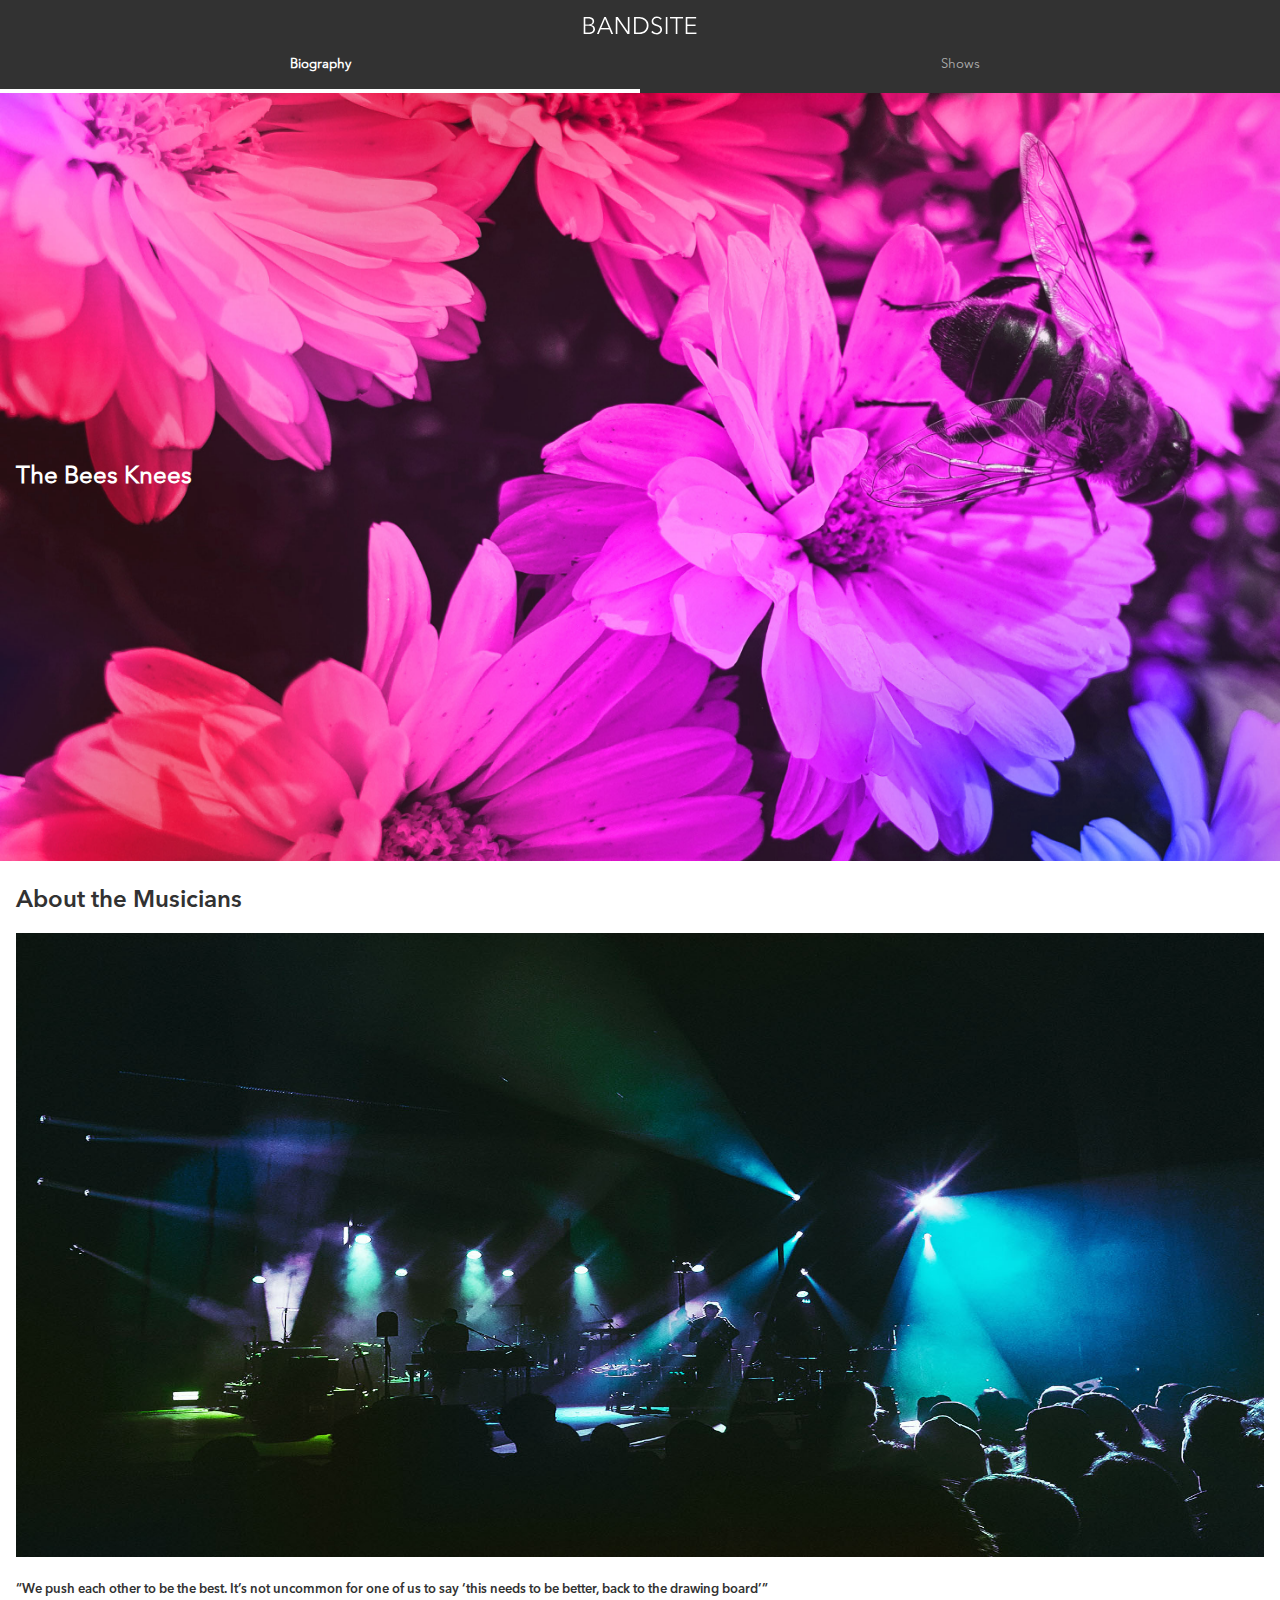
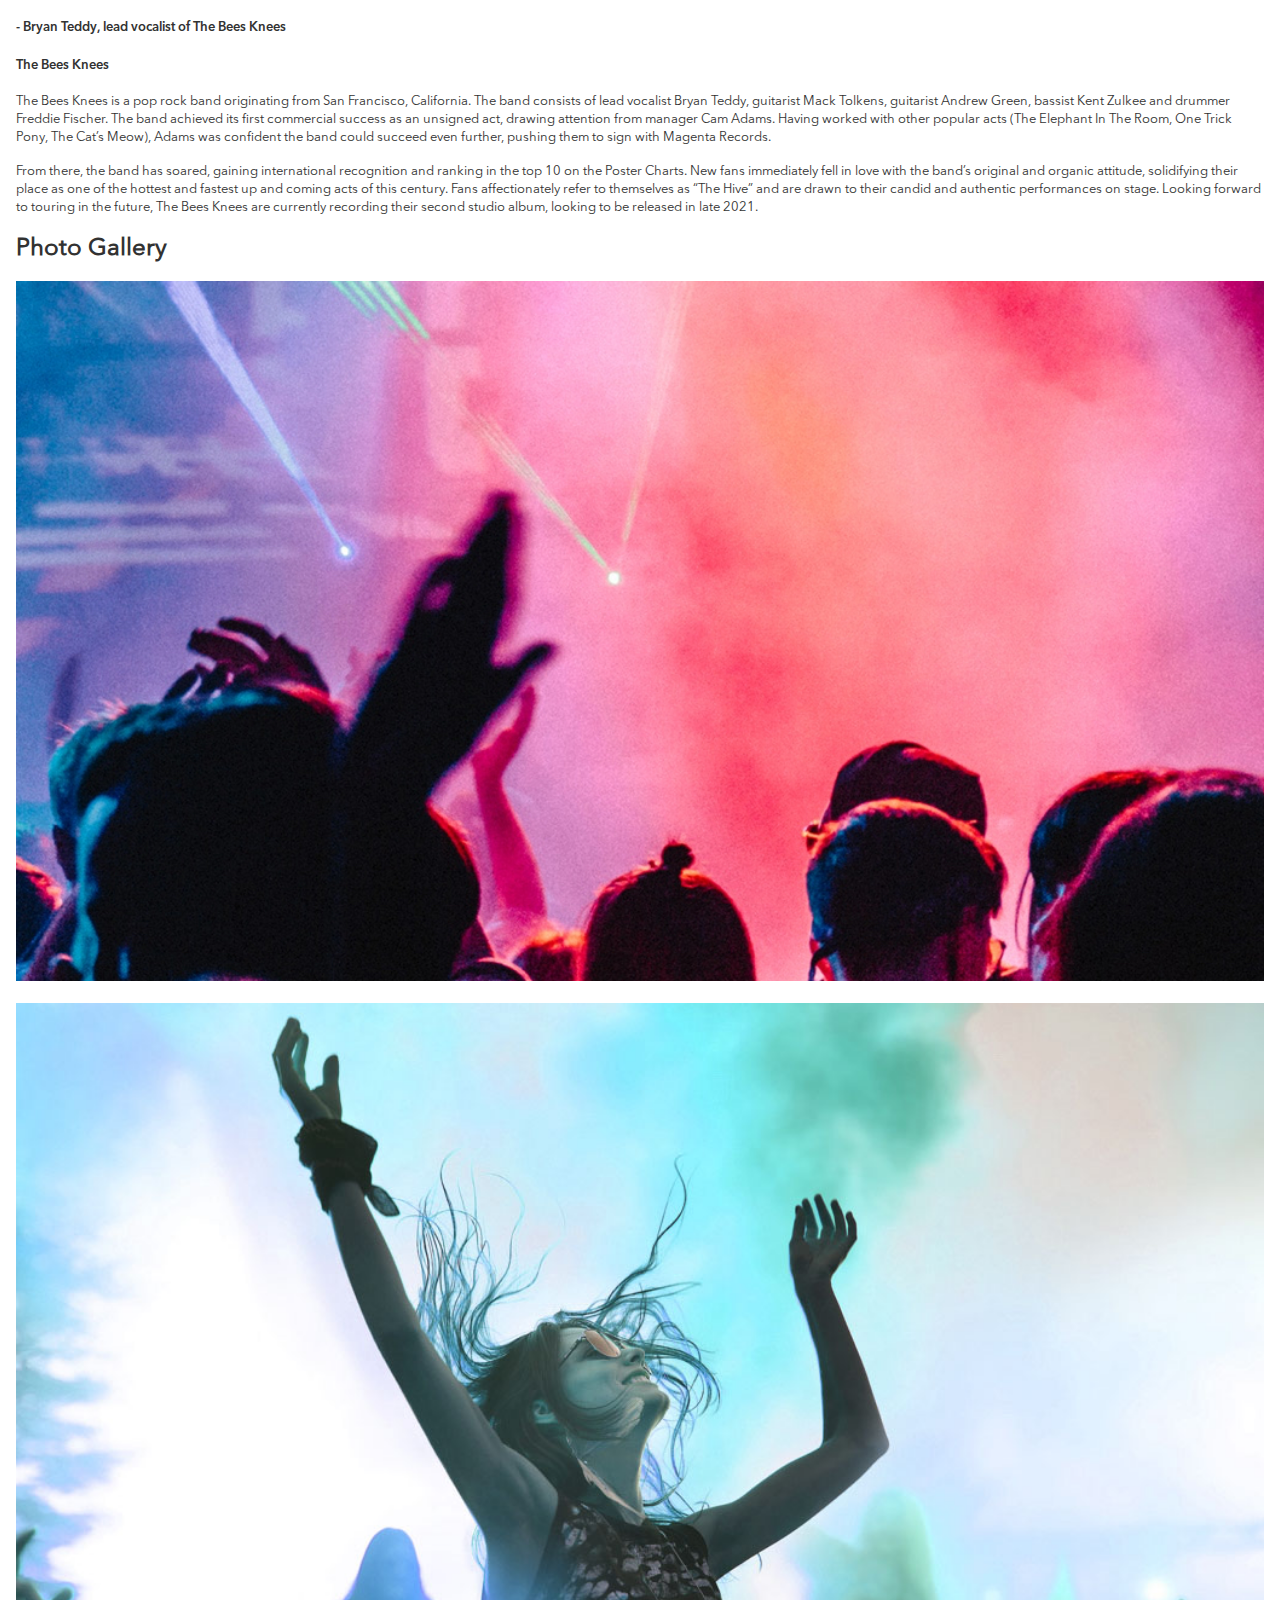
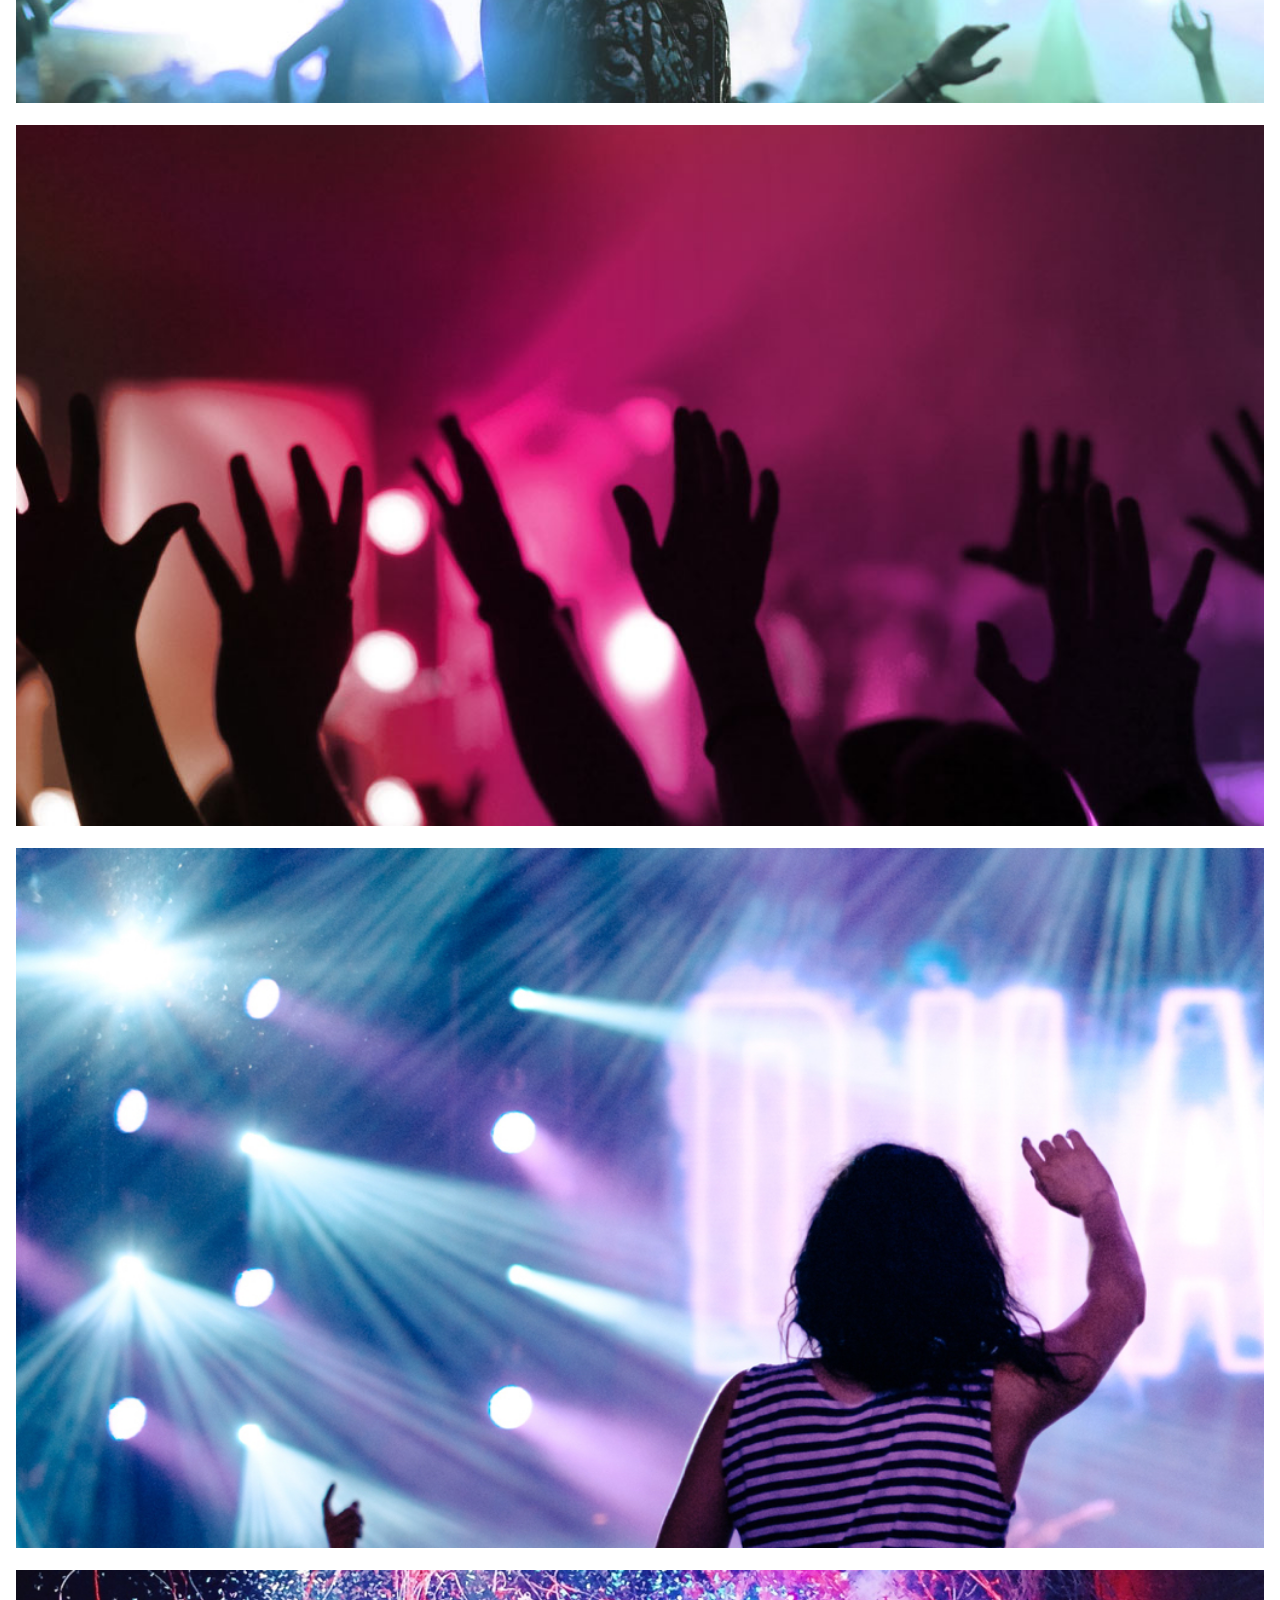
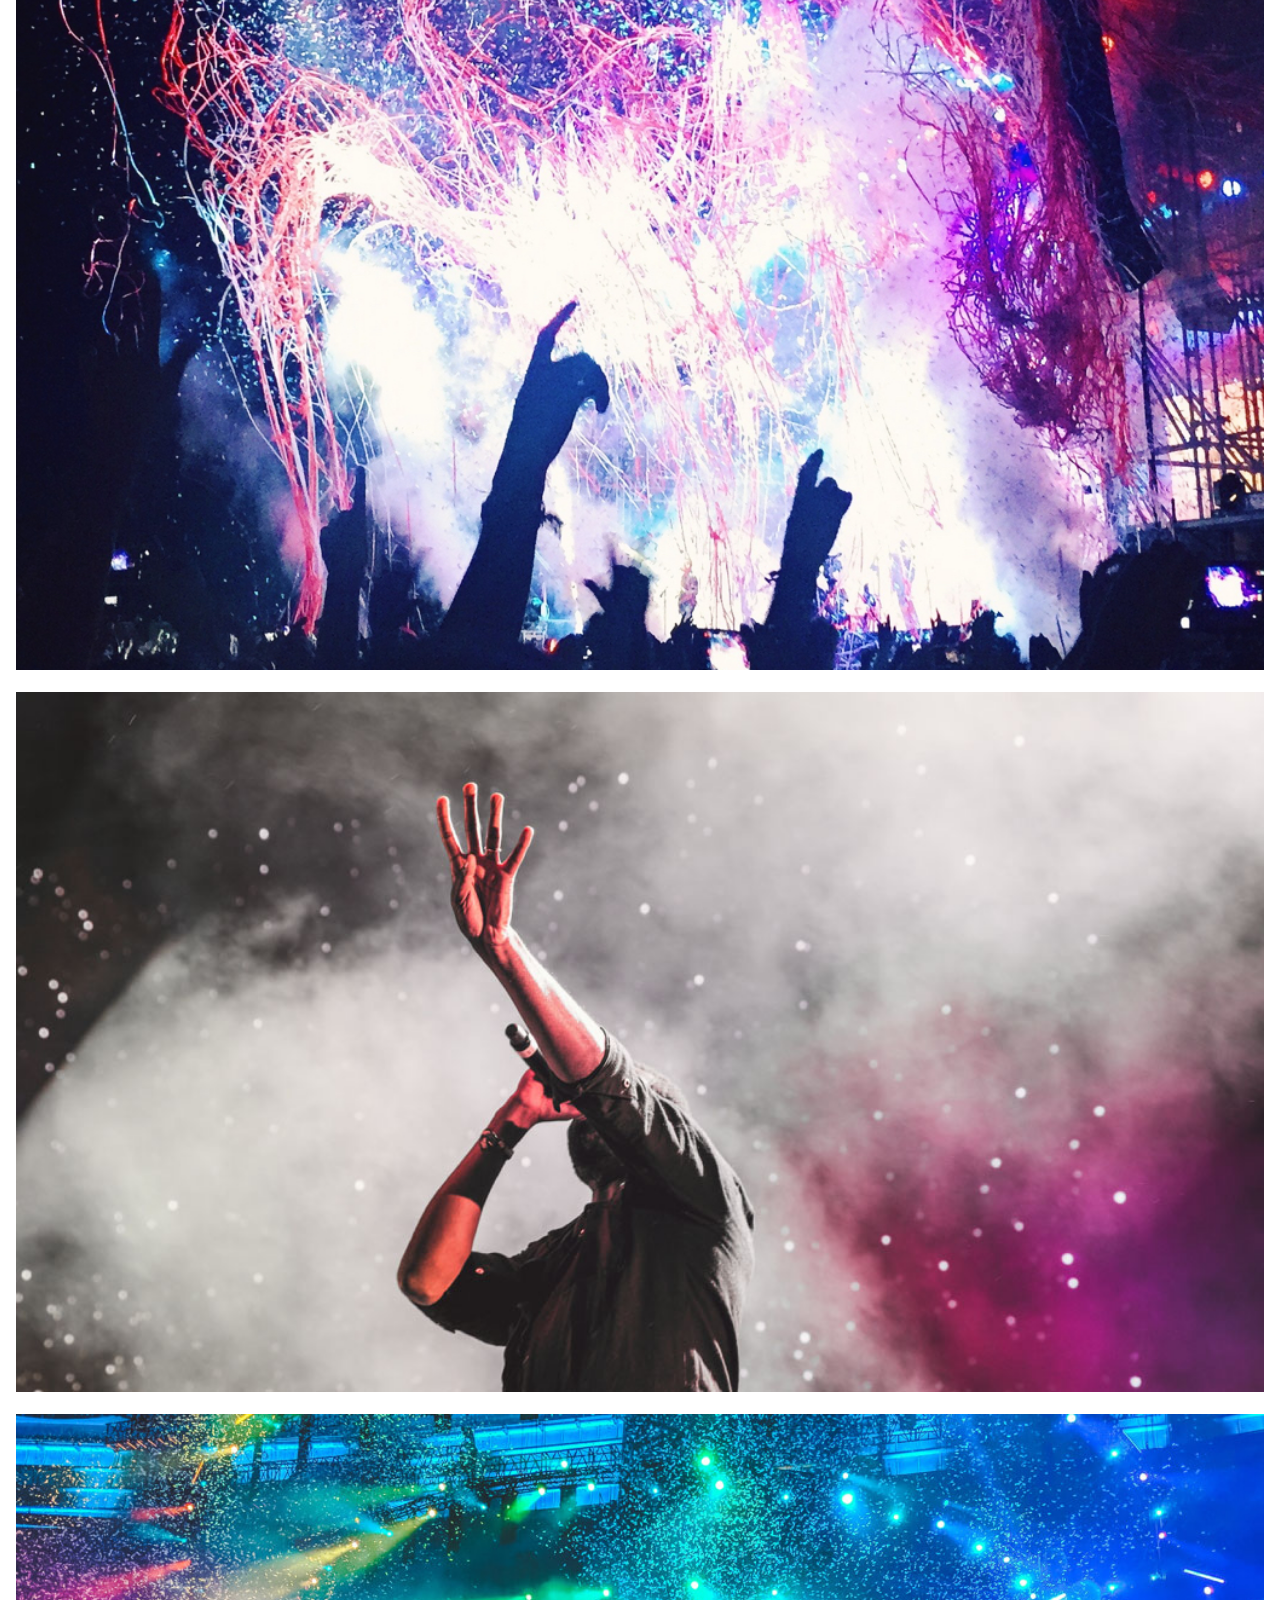
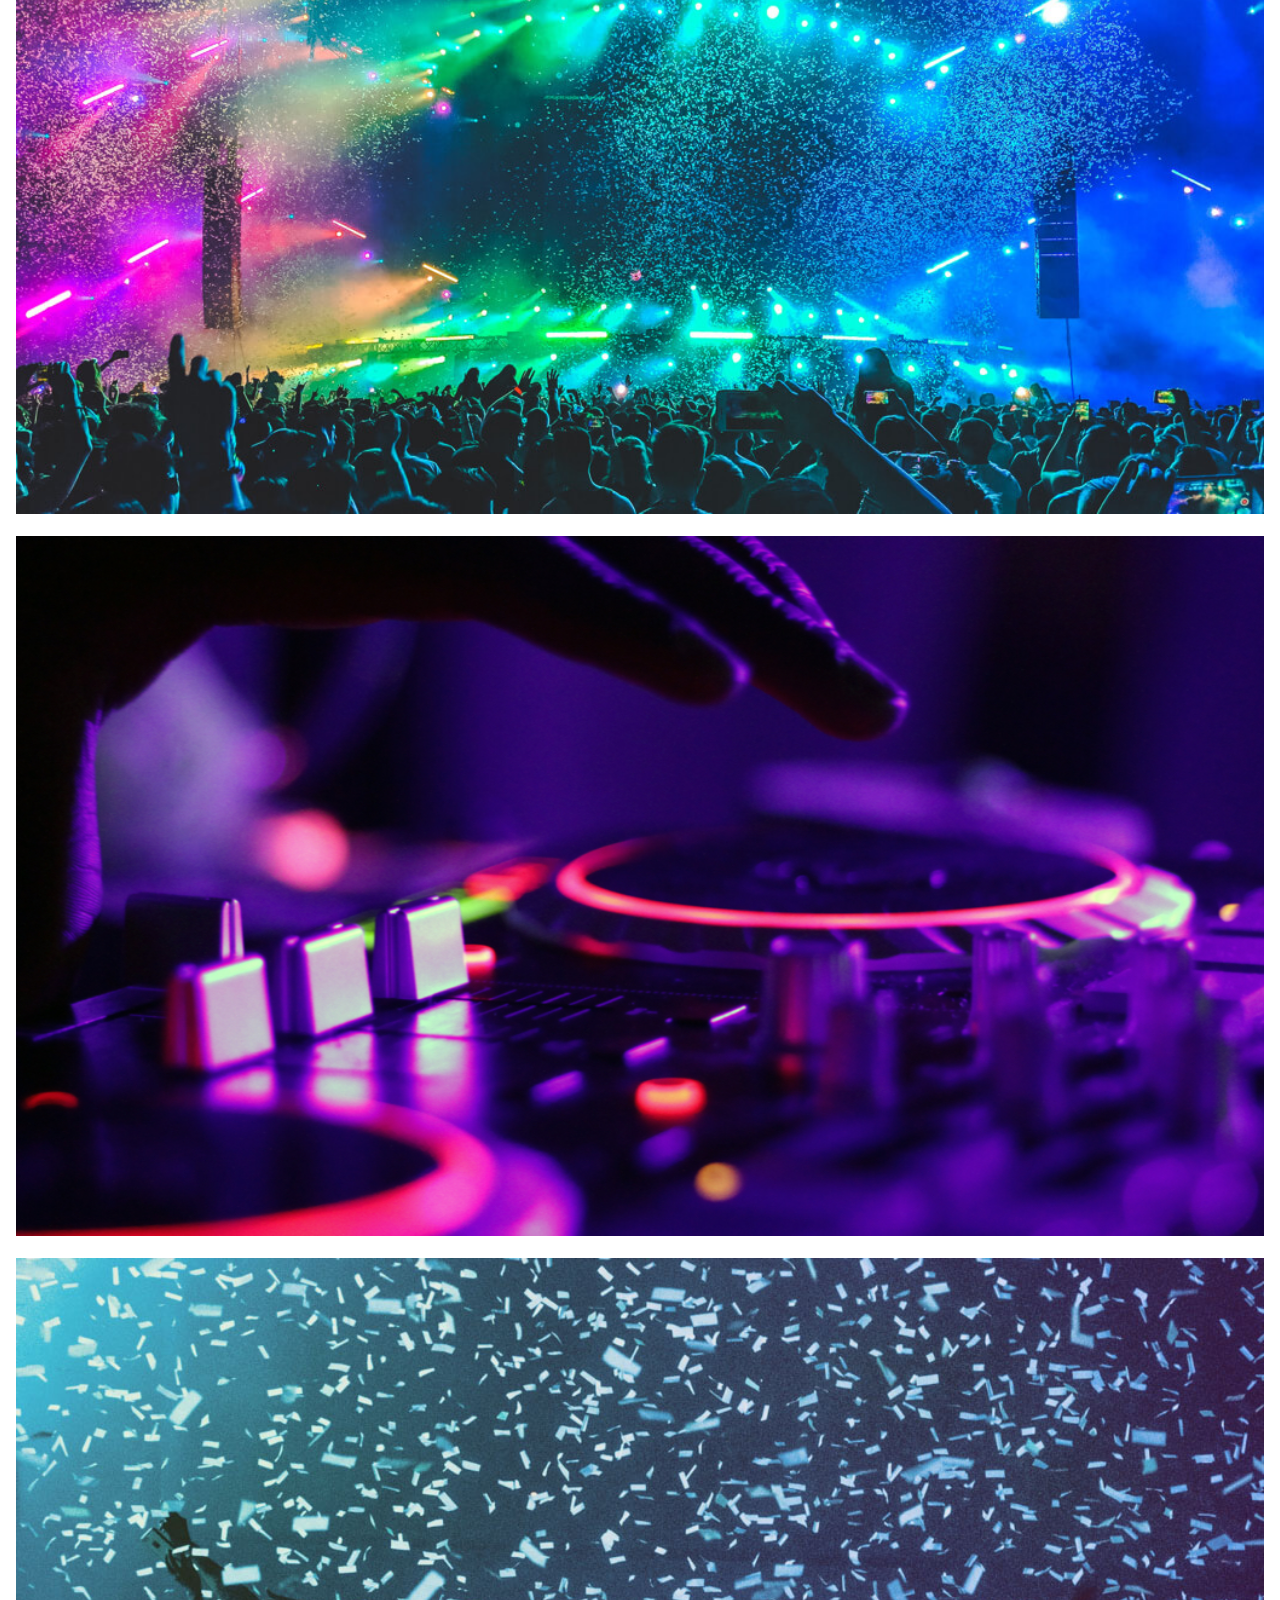
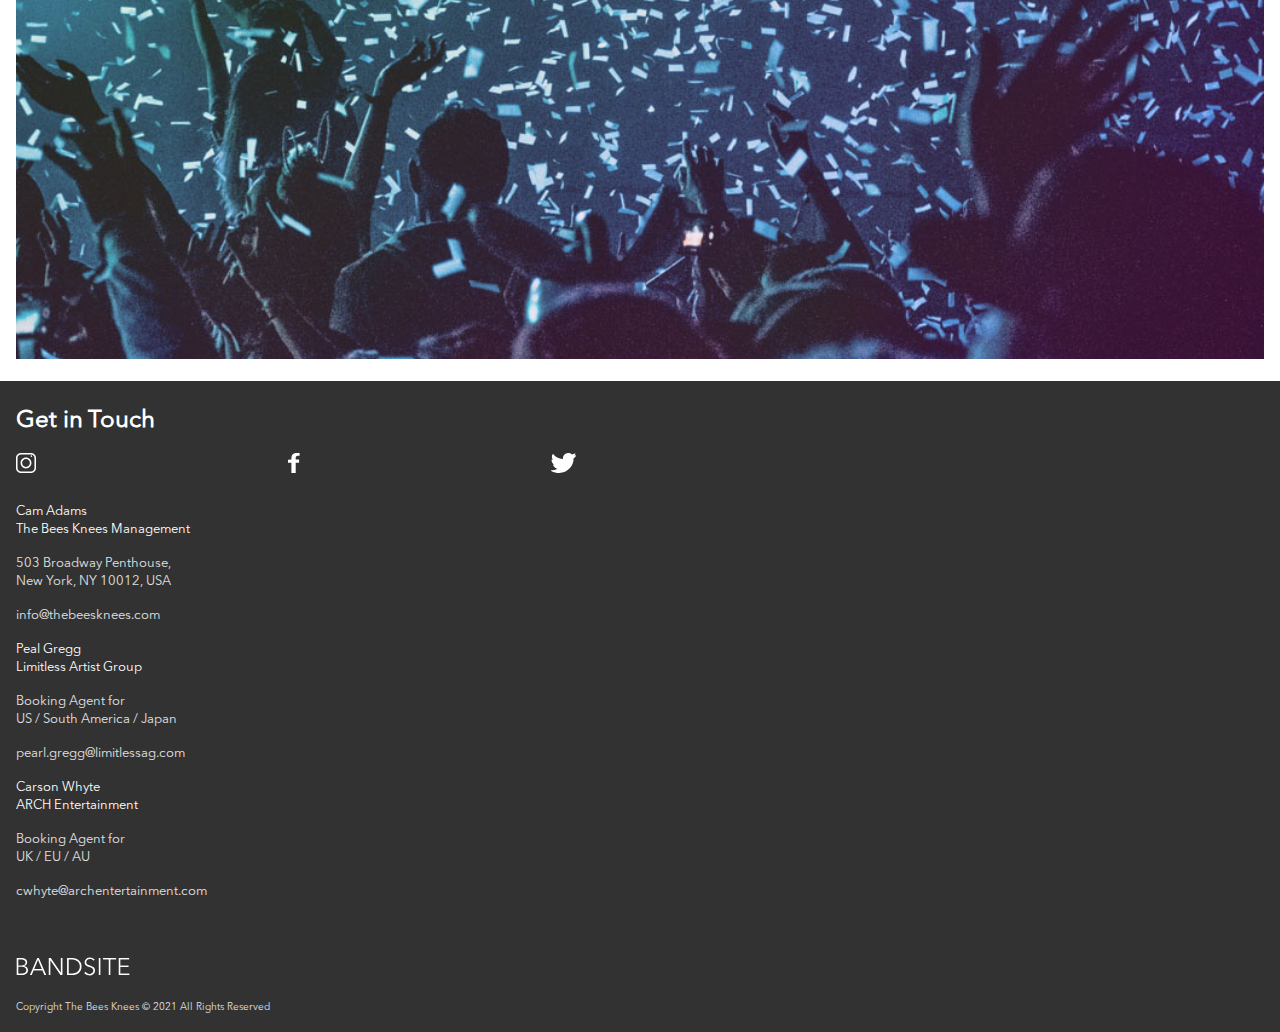
==== index.html @ 3b8f0d62 "finished writing HTML and styling mobile version of bio page" ====
<!DOCTYPE html>
<html lang="en">
<head>
    <meta charset="UTF-8">
    <meta http-equiv="X-UA-Compatible" content="IE=edge">
    <meta name="viewport" content="width=device-width, initial-scale=1.0">
    <link rel="stylesheet" href="styles/bio.css">
    <title>The Bees Knees - Bio</title>
</head>
<body>
    <header>
        <nav class="nav">
            <div class="nav__logo">
                <a href="index.html">
                <img src="assets/logos/Logo-bandsite.svg" alt="bandsite logo">
                </a>
            </div>
            <ul class="nav__list">
                <li class="nav__list--active">Biography</li>
                <li class="nav__list--inactive">Shows</li>
            </ul>
        </nav>
        <section class="hero">
            <h1>The Bees Knees</h1>
        </section>
    </header>
    <main>
        <section>
            <article>
                <h2 class="about__heading">About the Musicians</h2>
                <img class="about__photo" src="assets/images/band.jpg" alt="band playing a concert">
                <p class="about__text about__text--quote">“We push each other to be the best. It’s not uncommon for one of us to say ‘this needs to be better, back to the drawing board’”</p>
                <p class="about__text about__text--quote">- Bryan Teddy, lead vocalist of The Bees Knees</p>
            </article>
            <article>
                <h3 class="about__text">The Bees Knees</h3>
                <p class="about__text">The Bees Knees is a pop rock band originating 
                    from San Francisco, California. The band 
                    consists of lead vocalist Bryan Teddy, guitarist 
                    Mack Tolkens, guitarist Andrew Green, bassist 
                    Kent Zulkee and drummer Freddie Fischer. The 
                    band achieved its first commercial success as 
                    an unsigned act, drawing attention from 
                    manager Cam Adams. Having worked with 
                    other popular acts (The Elephant In The Room, 
                    One Trick Pony, The Cat’s Meow), Adams was 
                    confident the band could succeed even further, 
                    pushing them to sign with Magenta Records.</p>
                <p class="about__text">From there, the band has soared, gaining 
                    international recognition and ranking in the 
                    top 10 on the Poster Charts. New fans 
                    immediately fell in love with the band’s original 
                    and organic attitude, solidifying their place as 
                    one of the hottest and fastest up and coming 
                    acts of this century. Fans affectionately refer to 
                    themselves as “The Hive” and are drawn to 
                    their candid and authentic performances on 
                    stage. Looking forward to touring in the future, 
                    The Bees Knees are currently recording their 
                    second studio album, looking to be released in 
                    late 2021.</p>
            </article>
        </section>
        <section class="">
            <h2 class="gallery__heading">Photo Gallery</h2>
            <img class="gallery__images" src="assets/images/Photo-gallery-1.jpg" alt="hands waiving at a concert">
            <img class="gallery__images" src="assets/images/Photo-gallery-2.jpg" alt="woman at concert with hands in the air">
            <img class="gallery__images" src="assets/images/Photo-gallery-3.jpg" alt="more hands in the air at a concert">
            <img class="gallery__images" src="assets/images/Photo-gallery-4.jpg" alt="woman at concert with one arm raised">
            <img class="gallery__images" src="assets/images/Photo-gallery-5.jpg" alt="light show at concert">
            <img class="gallery__images" src="assets/images/Photo-gallery-6.jpg" alt="person singing into mic and holding up four fingers">
            <img class="gallery__images" src="assets/images/Photo-gallery-7.jpg" alt="colorful lights at a concert">
            <img class="gallery__images" src="assets/images/Photo-gallery-8.jpg" alt="a hand over an electronic turntable">
            <img class="gallery__images" src="assets/images/Photo-gallery-9.jpg" alt="white confetti over an audience">
        </section>
    </main>
    <footer class="footer">
        <h2 class="footer__heading">Get in Touch</h2>
        <div class="footer__icons">
            <a href=""><img src="assets/icons/Icon-instagram.svg" alt="instagram icon"></a>
            <a href=""><img src="assets/icons/Icon-facebook.svg" alt="facebook icon"></a>
            <a href=""><img src="assets/icons/Icon-twitter.svg" alt="twitter icon"></a>
        </div>
        <p class="footer__text">Cam Adams<br>The Bees Knees Management</p>
        <p class="footer__text footer__text--silver">503 Broadway Penthouse,<br>New York, NY 10012, USA</p>
        <p class="footer__text footer__text--silver">info@thebeesknees.com</p>
        <p class="footer__text">Peal Gregg<br>Limitless Artist Group</p>
        <p class="footer__text footer__text--silver">Booking Agent for<br>US / South America / Japan</p>
        <p class="footer__text footer__text--silver">pearl.gregg@limitlessag.com</p>
        <p class="footer__text">Carson Whyte<br>ARCH Entertainment</p>
        <p class="footer__text footer__text--silver">Booking Agent for<br>UK / EU / AU</p>
        <p class="footer__text footer__text--silver">cwhyte@archentertainment.com</p>
        <img class="footer__logo" src="assets/logos/Logo-bandsite.svg" alt="Bandsite Logo">
        <p class="footer__text footer__text--small footer__text--silver">Copyright The Bees Knees © 2021 All Rights Reserved</p>
    </footer>
    
</body>
</html>
---- styles/bio.css ----
@font-face {
  font-family: Avenir;
  src: url(../assets/fonts/AvenirNextLTPro-Regular.otf);
}
@font-face {
  font-family: Avenir600;
  src: url(../assets/fonts/AvenirNextLTPro-Demi.otf);
}
@font-face {
  font-family: Avenir700;
  src: url(../assets/fonts/AvenirNextLTPro-Bold.otf);
}
* {
  padding: 0;
  margin: 0;
  box-sizing: border-box;
  font-family: Avenir;
}

h1 {
  font-size: 24px;
  line-height: 32px;
}

h2 {
  font-size: 24px;
  line-height: 32px;
}

h3 {
  font-size: 13px;
  line-height: 22px;
  font-family: Avenir600;
}

p {
  font-size: 13px;
  line-height: 18px;
}

li {
  font-size: 13px;
}

.nav {
  background-color: #323232;
  display: flex;
  flex-wrap: wrap;
}
.nav__logo {
  display: flex;
  justify-content: center;
  padding-top: 16px;
  padding-bottom: 16px;
  width: 100%;
}
.nav__list {
  display: flex;
  justify-content: center;
  color: #FFFFFF;
  list-style: none;
  width: 100%;
}
.nav__list--active {
  border-bottom: 4px solid #FFFFFF;
  width: 50%;
  text-align: center;
  padding-bottom: 16px;
  font-weight: 700;
}
.nav__list--inactive {
  width: 50%;
  text-align: center;
  color: #AFAFAF;
}

.hero {
  background-image: url(../assets/images/hero-bio.jpg);
  background-position: center;
  background-size: cover;
  height: 60vw;
  padding-left: 16px;
  margin-bottom: 24px;
  display: flex;
  align-items: center;
  color: #FFFFFF;
}

.about__heading {
  padding-bottom: 16px;
  padding-left: 16px;
  font-family: Avenir600;
  color: #323232;
}
.about__photo {
  padding: 0 16px 16px 16px;
  width: 100%;
  height: 50vw;
}
.about__text {
  padding-left: 16px;
  padding-bottom: 16px;
  padding-right: 16px;
  width: 100%;
  color: #323232;
}
.about__text--quote {
  font-family: Avenir600;
  line-height: 22px;
}

.gallery__heading {
  padding-bottom: 16px;
  padding-left: 16px;
  color: #323232;
}
.gallery__images {
  padding-left: 16px;
  padding-bottom: 16px;
  padding-right: 16px;
  width: 100%;
}

.footer {
  background-color: #323232;
}
.footer__heading {
  padding-left: 16px;
  padding-top: 24px;
  padding-bottom: 16px;
  color: #FFFFFF;
}
.footer__text {
  padding-left: 16px;
  width: 100%;
  padding-bottom: 16px;
  color: #FFFFFF;
}
.footer__text--small {
  font-size: 10px;
}
.footer__text--silver {
  color: #e1e1e1;
}
.footer__icons {
  display: flex;
  justify-content: space-between;
  width: 45%;
  padding-left: 16px;
  padding-bottom: 24px;
}
.footer__logo {
  margin-left: 16px;
  margin-bottom: 16px;
  margin-top: 40px;
  max-width: 120px;
  max-height: 20px;
}/*# sourceMappingURL=bio.css.map */
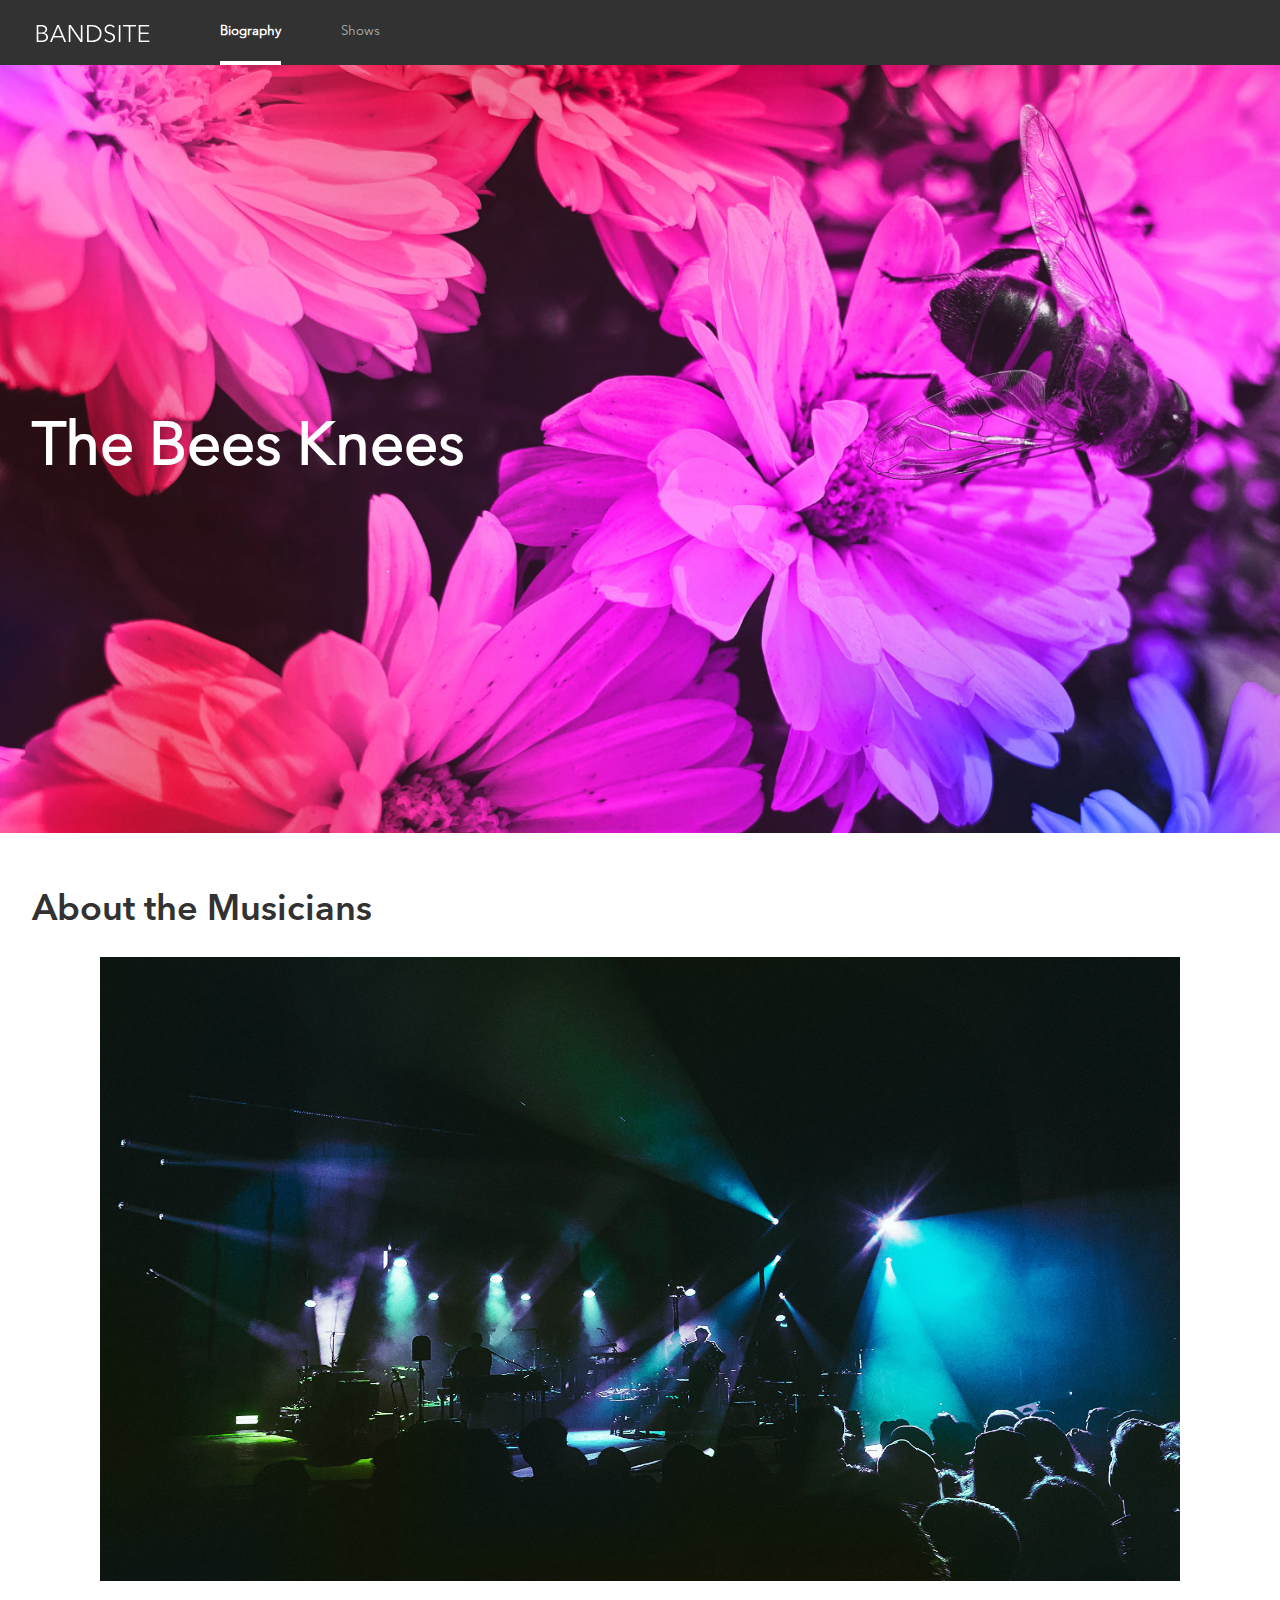
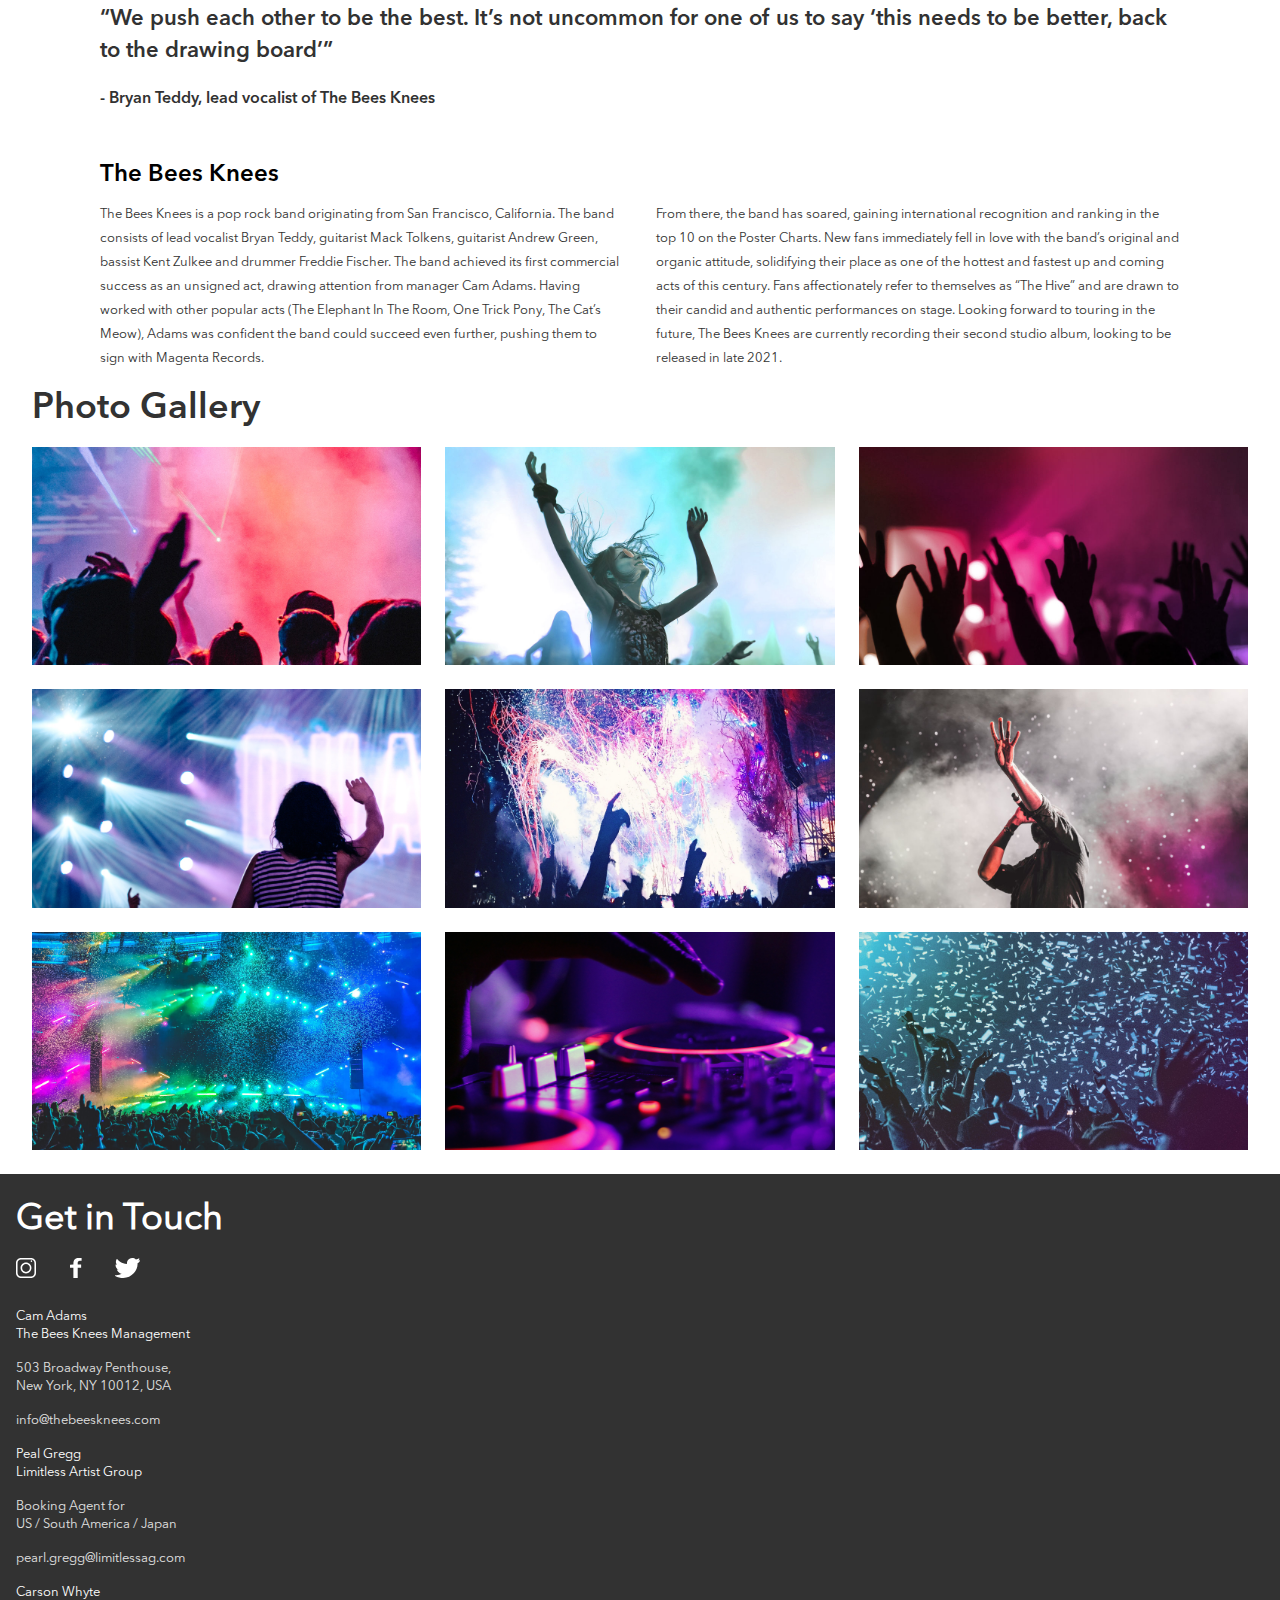
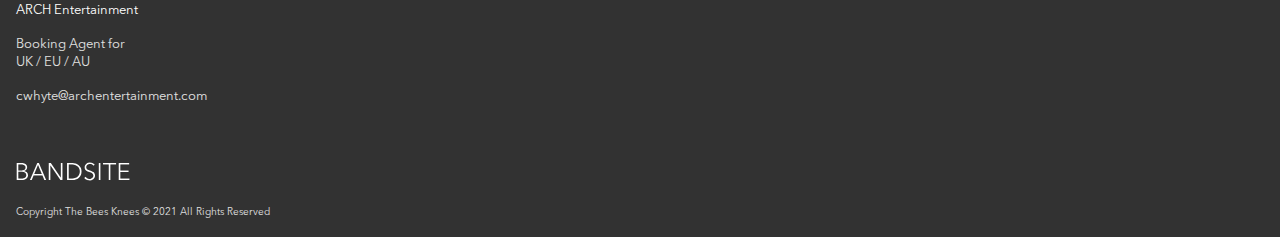
==== commit 6e664d88: "styled tablet version about & gallery sections" ====
--- a/index.html
+++ b/index.html
@@ -29,12 +29,13 @@
             <article>
                 <h2 class="about__heading">About the Musicians</h2>
                 <img class="about__photo" src="assets/images/band.jpg" alt="band playing a concert">
-                <p class="about__text about__text--quote">“We push each other to be the best. It’s not uncommon for one of us to say ‘this needs to be better, back to the drawing board’”</p>
+                <p class="about__text about__text--quote about__text--big">“We push each other to be the best. It’s not uncommon for one of us to say ‘this needs to be better, back to the drawing board’”</p>
                 <p class="about__text about__text--quote">- Bryan Teddy, lead vocalist of The Bees Knees</p>
             </article>
             <article>
-                <h3 class="about__text">The Bees Knees</h3>
-                <p class="about__text">The Bees Knees is a pop rock band originating 
+                <h3 class="about__text about__text--black">The Bees Knees</h3>
+                <div class="about__text--column">
+                    <p class="about__text">The Bees Knees is a pop rock band originating 
                     from San Francisco, California. The band 
                     consists of lead vocalist Bryan Teddy, guitarist 
                     Mack Tolkens, guitarist Andrew Green, bassist 
@@ -46,7 +47,7 @@
                     One Trick Pony, The Cat’s Meow), Adams was 
                     confident the band could succeed even further, 
                     pushing them to sign with Magenta Records.</p>
-                <p class="about__text">From there, the band has soared, gaining 
+                    <p class="about__text">From there, the band has soared, gaining 
                     international recognition and ranking in the 
                     top 10 on the Poster Charts. New fans 
                     immediately fell in love with the band’s original 
@@ -59,10 +60,12 @@
                     The Bees Knees are currently recording their 
                     second studio album, looking to be released in 
                     late 2021.</p>
+                </div>
             </article>
         </section>
-        <section class="">
+        <section>
             <h2 class="gallery__heading">Photo Gallery</h2>
+            <div class="gallery">
             <img class="gallery__images" src="assets/images/Photo-gallery-1.jpg" alt="hands waiving at a concert">
             <img class="gallery__images" src="assets/images/Photo-gallery-2.jpg" alt="woman at concert with hands in the air">
             <img class="gallery__images" src="assets/images/Photo-gallery-3.jpg" alt="more hands in the air at a concert">
@@ -72,6 +75,7 @@
             <img class="gallery__images" src="assets/images/Photo-gallery-7.jpg" alt="colorful lights at a concert">
             <img class="gallery__images" src="assets/images/Photo-gallery-8.jpg" alt="a hand over an electronic turntable">
             <img class="gallery__images" src="assets/images/Photo-gallery-9.jpg" alt="white confetti over an audience">
+            </div>
         </section>
     </main>
     <footer class="footer">
--- a/styles/bio.css
+++ b/styles/bio.css
@@ -21,16 +21,33 @@
   font-size: 24px;
   line-height: 32px;
 }
+@media (min-width: 767px) {
+  h1 {
+    font-size: 60px;
+    line-height: 68px;
+  }
+}
 
 h2 {
   font-size: 24px;
   line-height: 32px;
 }
+@media (min-width: 767px) {
+  h2 {
+    font-size: 36px;
+    line-height: 44px;
+  }
+}
 
 h3 {
-  font-size: 13px;
+  font-size: 14px;
   line-height: 22px;
-  font-family: Avenir600;
+}
+@media (min-width: 767px) {
+  h3 {
+    font-size: 24px;
+    line-height: 32px;
+  }
 }
 
 p {
@@ -54,12 +71,28 @@
   padding-bottom: 16px;
   width: 100%;
 }
+@media (min-width: 767px) {
+  .nav__logo {
+    justify-content: left;
+    align-items: center;
+    max-width: 120px;
+    padding-left: 36px;
+    padding-top: 24px;
+  }
+}
 .nav__list {
   display: flex;
   justify-content: center;
   color: #FFFFFF;
   list-style: none;
   width: 100%;
+}
+@media (min-width: 767px) {
+  .nav__list {
+    width: 200px;
+    margin-left: 80px;
+    padding-top: 24px;
+  }
 }
 .nav__list--active {
   border-bottom: 4px solid #FFFFFF;
@@ -68,10 +101,30 @@
   padding-bottom: 16px;
   font-weight: 700;
 }
+@media (min-width: 767px) {
+  .nav__list--active {
+    width: -webkit-fit-content;
+    width: -moz-fit-content;
+    width: fit-content;
+    margin-right: 60px;
+  }
+}
 .nav__list--inactive {
   width: 50%;
   text-align: center;
   color: #AFAFAF;
+}
+@media (min-width: 767px) {
+  .nav__list--inactive {
+    width: -webkit-fit-content;
+    width: -moz-fit-content;
+    width: fit-content;
+  }
+}
+.nav__list--inactive:hover {
+  color: #FFFFFF;
+  padding-bottom: 16px;
+  border-bottom: 4px solid #FFFFFF;
 }
 
 .hero {
@@ -85,40 +138,111 @@
   align-items: center;
   color: #FFFFFF;
 }
+@media (min-width: 767px) {
+  .hero {
+    padding-left: 32px;
+  }
+}
 
 .about__heading {
   padding-bottom: 16px;
   padding-left: 16px;
   font-family: Avenir600;
   color: #323232;
+}
+@media (min-width: 767px) {
+  .about__heading {
+    padding-left: 32px;
+    padding-top: 32px;
+    padding-bottom: 24px;
+  }
 }
 .about__photo {
   padding: 0 16px 16px 16px;
   width: 100%;
   height: 50vw;
 }
+@media (min-width: 767px) {
+  .about__photo {
+    padding-left: 100px;
+    padding-right: 100px;
+  }
+}
 .about__text {
   padding-left: 16px;
   padding-bottom: 16px;
   padding-right: 16px;
   width: 100%;
+  line-height: 24px;
   color: #323232;
 }
+@media (min-width: 767px) {
+  .about__text--column {
+    display: flex;
+    justify-content: space-between;
+    padding-left: 84px;
+    padding-right: 84px;
+  }
+}
+.about__text--black {
+  color: black;
+  font-family: Avenir600;
+}
+@media (min-width: 767px) {
+  .about__text--black {
+    padding-left: 100px;
+    padding-top: 32px;
+  }
+}
 .about__text--quote {
   font-family: Avenir600;
-  line-height: 22px;
-}
-
+  line-height: 32px;
+  font-size: 16px;
+}
+@media (min-width: 767px) {
+  .about__text--quote {
+    padding-left: 100px;
+    padding-right: 100px;
+  }
+}
+@media (min-width: 767px) {
+  .about__text--big {
+    font-size: 22px;
+  }
+}
+
+@media (min-width: 767px) {
+  .gallery {
+    display: flex;
+    flex-wrap: wrap;
+    padding-left: 32px;
+    padding-right: 8px;
+  }
+}
 .gallery__heading {
   padding-bottom: 16px;
   padding-left: 16px;
   color: #323232;
+  font-family: Avenir600;
+}
+@media (min-width: 767px) {
+  .gallery__heading {
+    padding-left: 32px;
+  }
 }
 .gallery__images {
   padding-left: 16px;
   padding-bottom: 16px;
   padding-right: 16px;
   width: 100%;
+}
+@media (min-width: 767px) {
+  .gallery__images {
+    width: 33.33%;
+    padding-right: 24px;
+    padding-left: 0;
+    padding-bottom: 24px;
+  }
 }
 
 .footer {
@@ -145,7 +269,7 @@
 .footer__icons {
   display: flex;
   justify-content: space-between;
-  width: 45%;
+  width: 140px;
   padding-left: 16px;
   padding-bottom: 24px;
 }
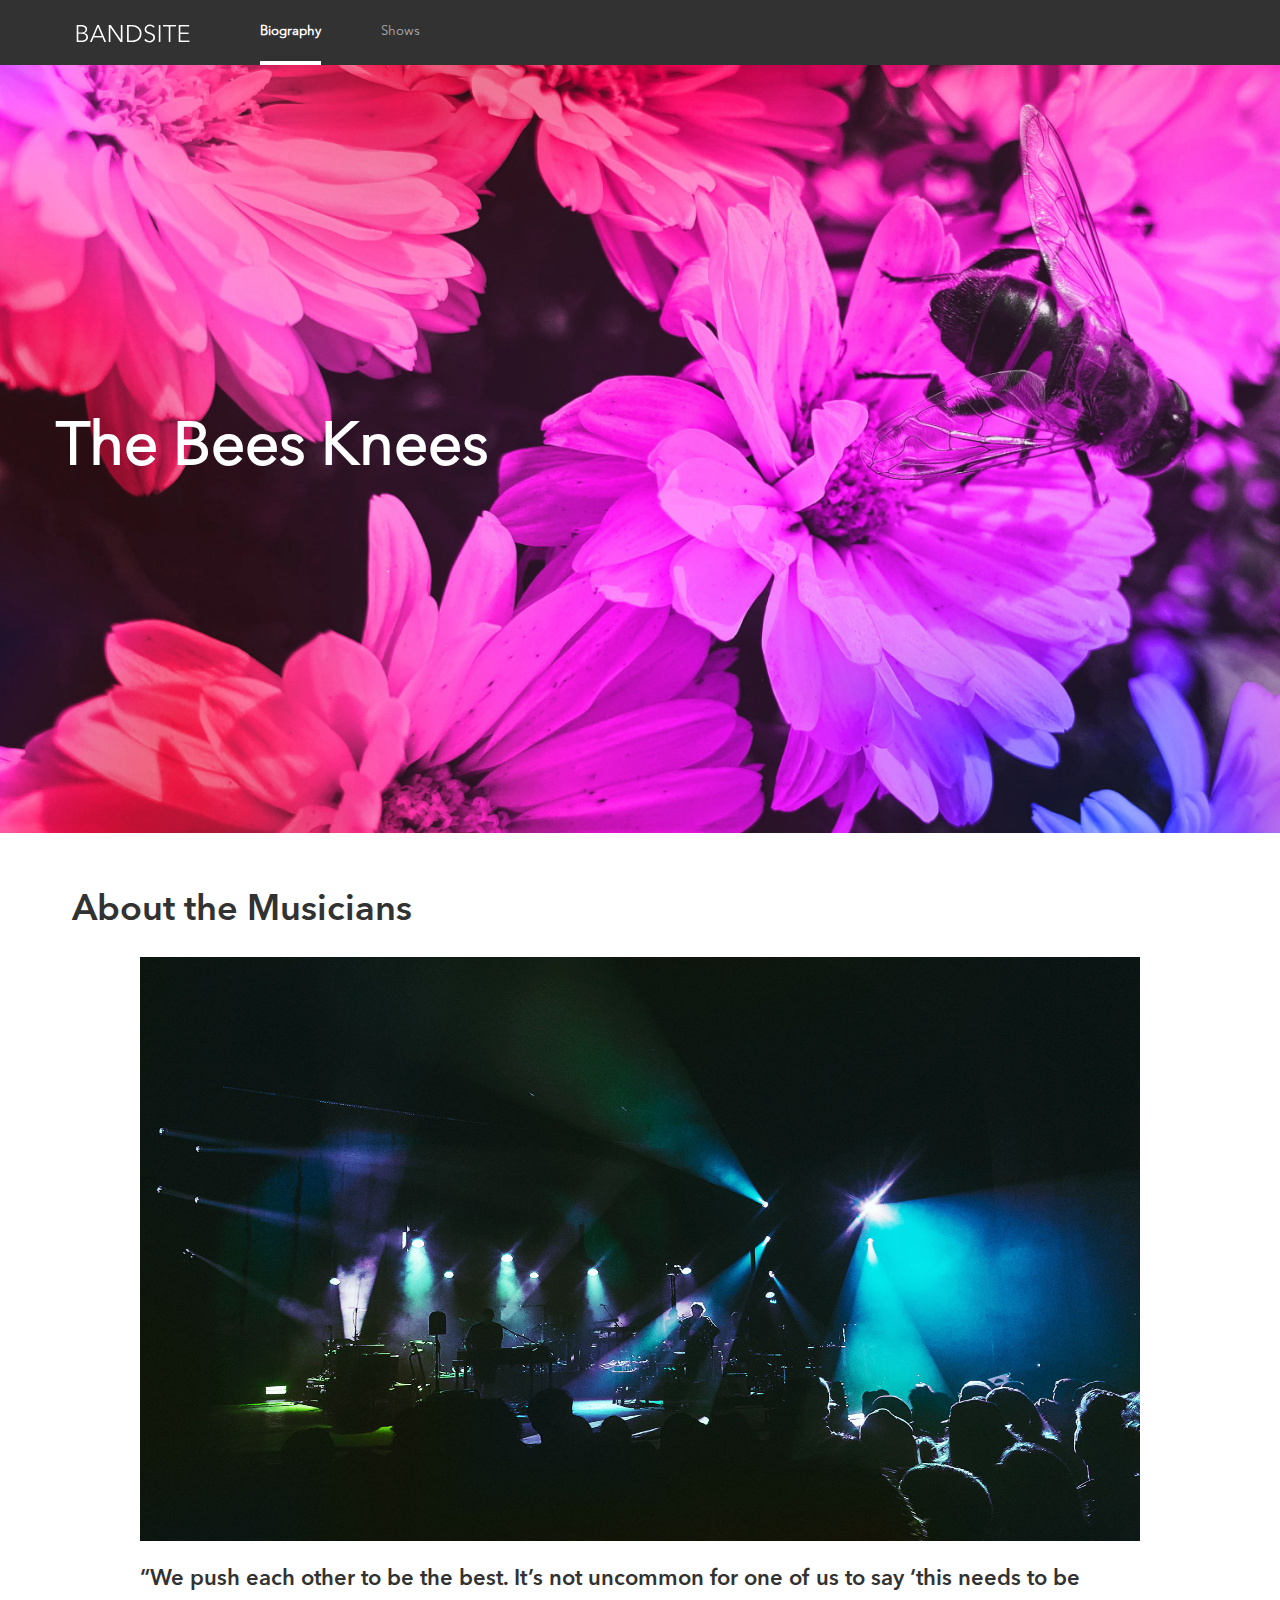
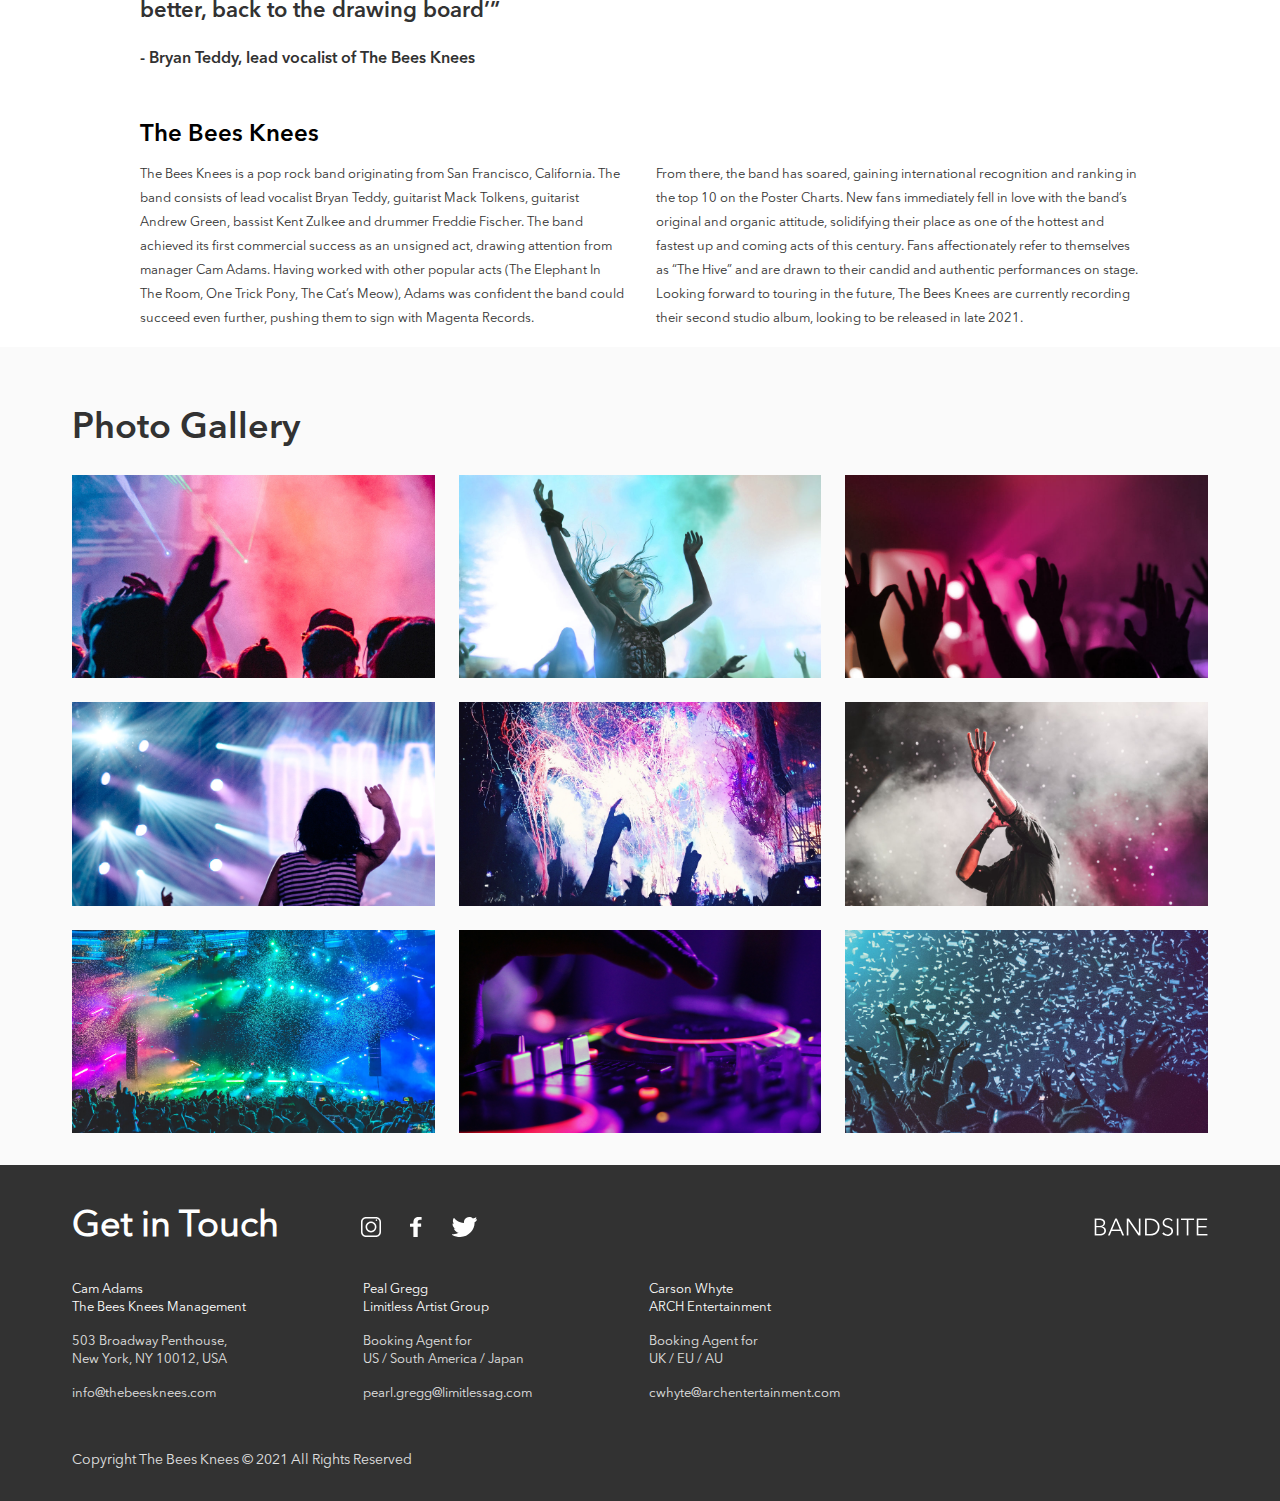
==== commit bc5a4dab: "finished styling desktop version of website" ====
--- a/index.html
+++ b/index.html
@@ -8,7 +8,7 @@
     <title>The Bees Knees - Bio</title>
 </head>
 <body>
-    <header>
+    <header class="nav__background">
         <nav class="nav">
             <div class="nav__logo">
                 <a href="index.html">
@@ -21,11 +21,11 @@
             </ul>
         </nav>
         <section class="hero">
-            <h1>The Bees Knees</h1>
+            <h1 class="hero__text">The Bees Knees</h1>
         </section>
     </header>
     <main>
-        <section>
+        <section class="about">
             <article>
                 <h2 class="about__heading">About the Musicians</h2>
                 <img class="about__photo" src="assets/images/band.jpg" alt="band playing a concert">
@@ -63,7 +63,7 @@
                 </div>
             </article>
         </section>
-        <section>
+        <section class="gallery--gray">
             <h2 class="gallery__heading">Photo Gallery</h2>
             <div class="gallery">
             <img class="gallery__images" src="assets/images/Photo-gallery-1.jpg" alt="hands waiving at a concert">
@@ -79,21 +79,32 @@
         </section>
     </main>
     <footer class="footer">
-        <h2 class="footer__heading">Get in Touch</h2>
-        <div class="footer__icons">
-            <a href=""><img src="assets/icons/Icon-instagram.svg" alt="instagram icon"></a>
-            <a href=""><img src="assets/icons/Icon-facebook.svg" alt="facebook icon"></a>
-            <a href=""><img src="assets/icons/Icon-twitter.svg" alt="twitter icon"></a>
+        <div class="footer__top">
+            <h2 class="footer__heading">Get in Touch</h2>
+            <div class="footer__icons">
+                <a href=""><img src="assets/icons/Icon-instagram.svg" alt="instagram icon"></a>
+                <a href=""><img src="assets/icons/Icon-facebook.svg" alt="facebook icon"></a>
+                <a href=""><img src="assets/icons/Icon-twitter.svg" alt="twitter icon"></a>
+            </div>
+            <img class="footer__logo2" src="assets/logos/Logo-bandsite.svg" alt="Bandsite Logo">
         </div>
-        <p class="footer__text">Cam Adams<br>The Bees Knees Management</p>
-        <p class="footer__text footer__text--silver">503 Broadway Penthouse,<br>New York, NY 10012, USA</p>
-        <p class="footer__text footer__text--silver">info@thebeesknees.com</p>
-        <p class="footer__text">Peal Gregg<br>Limitless Artist Group</p>
-        <p class="footer__text footer__text--silver">Booking Agent for<br>US / South America / Japan</p>
-        <p class="footer__text footer__text--silver">pearl.gregg@limitlessag.com</p>
-        <p class="footer__text">Carson Whyte<br>ARCH Entertainment</p>
-        <p class="footer__text footer__text--silver">Booking Agent for<br>UK / EU / AU</p>
-        <p class="footer__text footer__text--silver">cwhyte@archentertainment.com</p>
+        <div class="footer__contact">
+            <div>
+                <p class="footer__text">Cam Adams<br>The Bees Knees Management</p>
+                <p class="footer__text footer__text--silver">503 Broadway Penthouse,<br>New York, NY 10012, USA</p>
+                <p class="footer__text footer__text--silver">info@thebeesknees.com</p>
+            </div>
+            <div>
+                <p class="footer__text">Peal Gregg<br>Limitless Artist Group</p>
+                <p class="footer__text footer__text--silver">Booking Agent for<br>US / South America / Japan</p>
+                <p class="footer__text footer__text--silver">pearl.gregg@limitlessag.com</p>
+            </div>
+            <div>
+                <p class="footer__text">Carson Whyte<br>ARCH Entertainment</p>
+                <p class="footer__text footer__text--silver">Booking Agent for<br>UK / EU / AU</p>
+                <p class="footer__text footer__text--silver">cwhyte@archentertainment.com</p>
+            </div>
+        </div>
         <img class="footer__logo" src="assets/logos/Logo-bandsite.svg" alt="Bandsite Logo">
         <p class="footer__text footer__text--small footer__text--silver">Copyright The Bees Knees © 2021 All Rights Reserved</p>
     </footer>
--- a/styles/bio.css
+++ b/styles/bio.css
@@ -63,6 +63,16 @@
   background-color: #323232;
   display: flex;
   flex-wrap: wrap;
+}
+@media (min-width: 1280px) {
+  .nav {
+    width: 100%;
+    max-width: 1200px;
+    margin: auto;
+  }
+}
+.nav__background {
+  background-color: #323232;
 }
 .nav__logo {
   display: flex;
@@ -80,6 +90,11 @@
     padding-top: 24px;
   }
 }
+@media (min-width: 1280px) {
+  .nav__logo {
+    padding-left: auto;
+  }
+}
 .nav__list {
   display: flex;
   justify-content: center;
@@ -143,7 +158,21 @@
     padding-left: 32px;
   }
 }
-
+@media (min-width: 1280px) {
+  .hero__text {
+    width: 100%;
+    max-width: 1200px;
+    margin: auto;
+  }
+}
+
+@media (min-width: 1280px) {
+  .about {
+    width: 100%;
+    max-width: 1200px;
+    margin: auto;
+  }
+}
 .about__heading {
   padding-bottom: 16px;
   padding-left: 16px;
@@ -160,7 +189,7 @@
 .about__photo {
   padding: 0 16px 16px 16px;
   width: 100%;
-  height: 50vw;
+  max-height: 600px;
 }
 @media (min-width: 767px) {
   .about__photo {
@@ -211,12 +240,22 @@
   }
 }
 
+.gallery--gray {
+  background-color: #FAFAFA;
+}
 @media (min-width: 767px) {
   .gallery {
     display: flex;
     flex-wrap: wrap;
     padding-left: 32px;
     padding-right: 8px;
+    padding-bottom: 8px;
+  }
+}
+@media (min-width: 1280px) {
+  .gallery {
+    max-width: 1200px;
+    margin: auto;
   }
 }
 .gallery__heading {
@@ -228,6 +267,15 @@
 @media (min-width: 767px) {
   .gallery__heading {
     padding-left: 32px;
+    padding-bottom: 24px;
+    padding-top: 60px;
+  }
+}
+@media (min-width: 1280px) {
+  .gallery__heading {
+    width: 100%;
+    max-width: 1200px;
+    margin: auto;
   }
 }
 .gallery__images {
@@ -254,14 +302,67 @@
   padding-bottom: 16px;
   color: #FFFFFF;
 }
+@media (min-width: 767px) {
+  .footer__heading {
+    padding-left: 32px;
+    padding-top: 40px;
+    padding-bottom: 32px;
+  }
+}
+@media (min-width: 767px) {
+  .footer__top {
+    display: flex;
+    justify-content: space-between;
+    padding-right: 32px;
+  }
+}
+@media (min-width: 1280px) {
+  .footer__top {
+    width: 100%;
+    max-width: 1200px;
+    margin: auto;
+  }
+}
+@media (min-width: 767px) {
+  .footer__contact {
+    display: flex;
+    justify-content: space-between;
+    flex-wrap: wrap;
+    padding-right: 32px;
+    padding-left: 16px;
+  }
+}
+@media (min-width: 1280px) {
+  .footer__contact {
+    width: 100%;
+    max-width: 1200px;
+    margin: auto;
+    padding-right: 400px;
+  }
+}
 .footer__text {
   padding-left: 16px;
   width: 100%;
   padding-bottom: 16px;
   color: #FFFFFF;
+}
+@media (min-width: 1280px) {
+  .footer__text {
+    width: 100%;
+    max-width: 1200px;
+    margin: auto;
+  }
 }
 .footer__text--small {
   font-size: 10px;
+}
+@media (min-width: 767px) {
+  .footer__text--small {
+    font-size: 14px;
+    padding-left: 32px;
+    padding-top: 32px;
+    padding-bottom: 32px;
+  }
 }
 .footer__text--silver {
   color: #e1e1e1;
@@ -272,6 +373,12 @@
   width: 140px;
   padding-left: 16px;
   padding-bottom: 24px;
+}
+@media (min-width: 767px) {
+  .footer__icons {
+    padding-top: 52px;
+    padding-left: 24px;
+  }
 }
 .footer__logo {
   margin-left: 16px;
@@ -279,4 +386,26 @@
   margin-top: 40px;
   max-width: 120px;
   max-height: 20px;
+}
+@media (min-width: 767px) {
+  .footer__logo {
+    display: none;
+  }
+}
+.footer__logo2 {
+  display: none;
+  max-width: 120px;
+  max-height: 20px;
+}
+@media (min-width: 767px) {
+  .footer__logo2 {
+    display: block;
+    margin-top: 52px;
+    margin-left: 190px;
+  }
+}
+@media (min-width: 1280px) {
+  .footer__logo2 {
+    margin-left: 560px;
+  }
 }/*# sourceMappingURL=bio.css.map */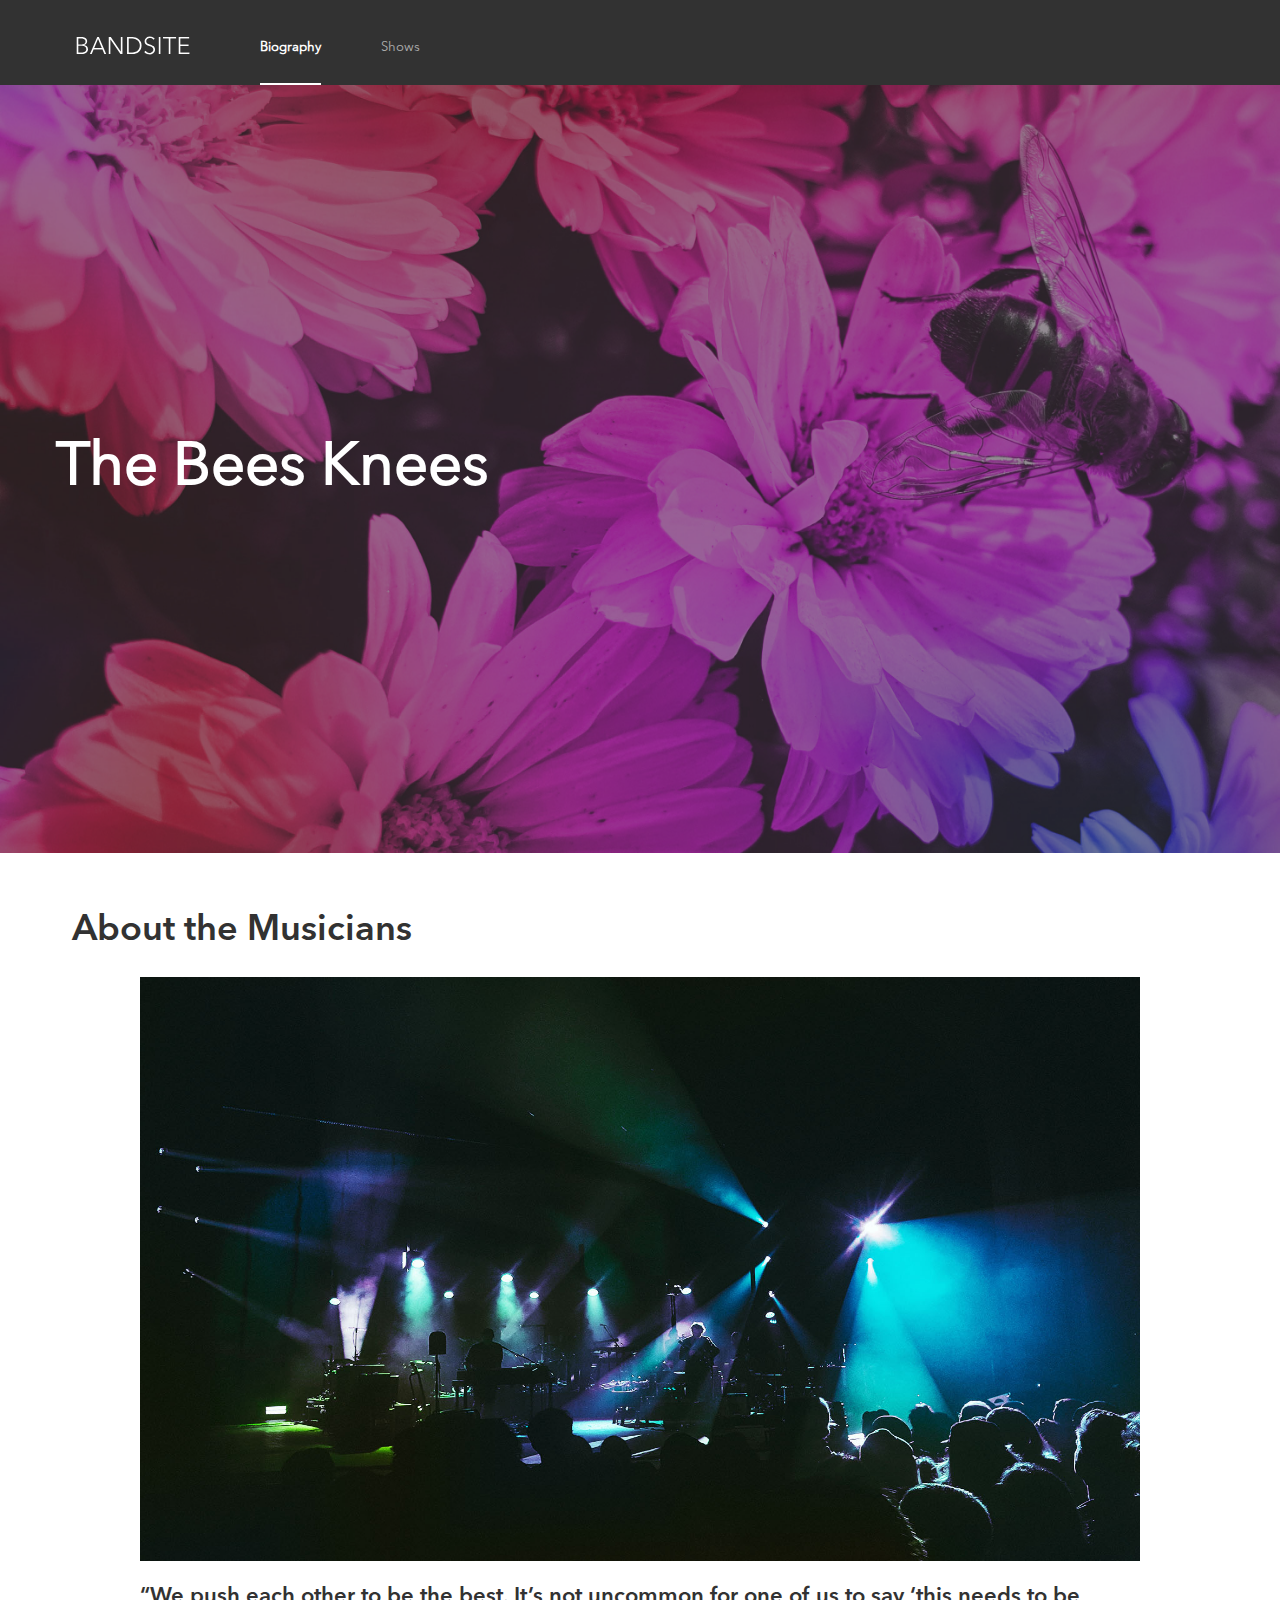
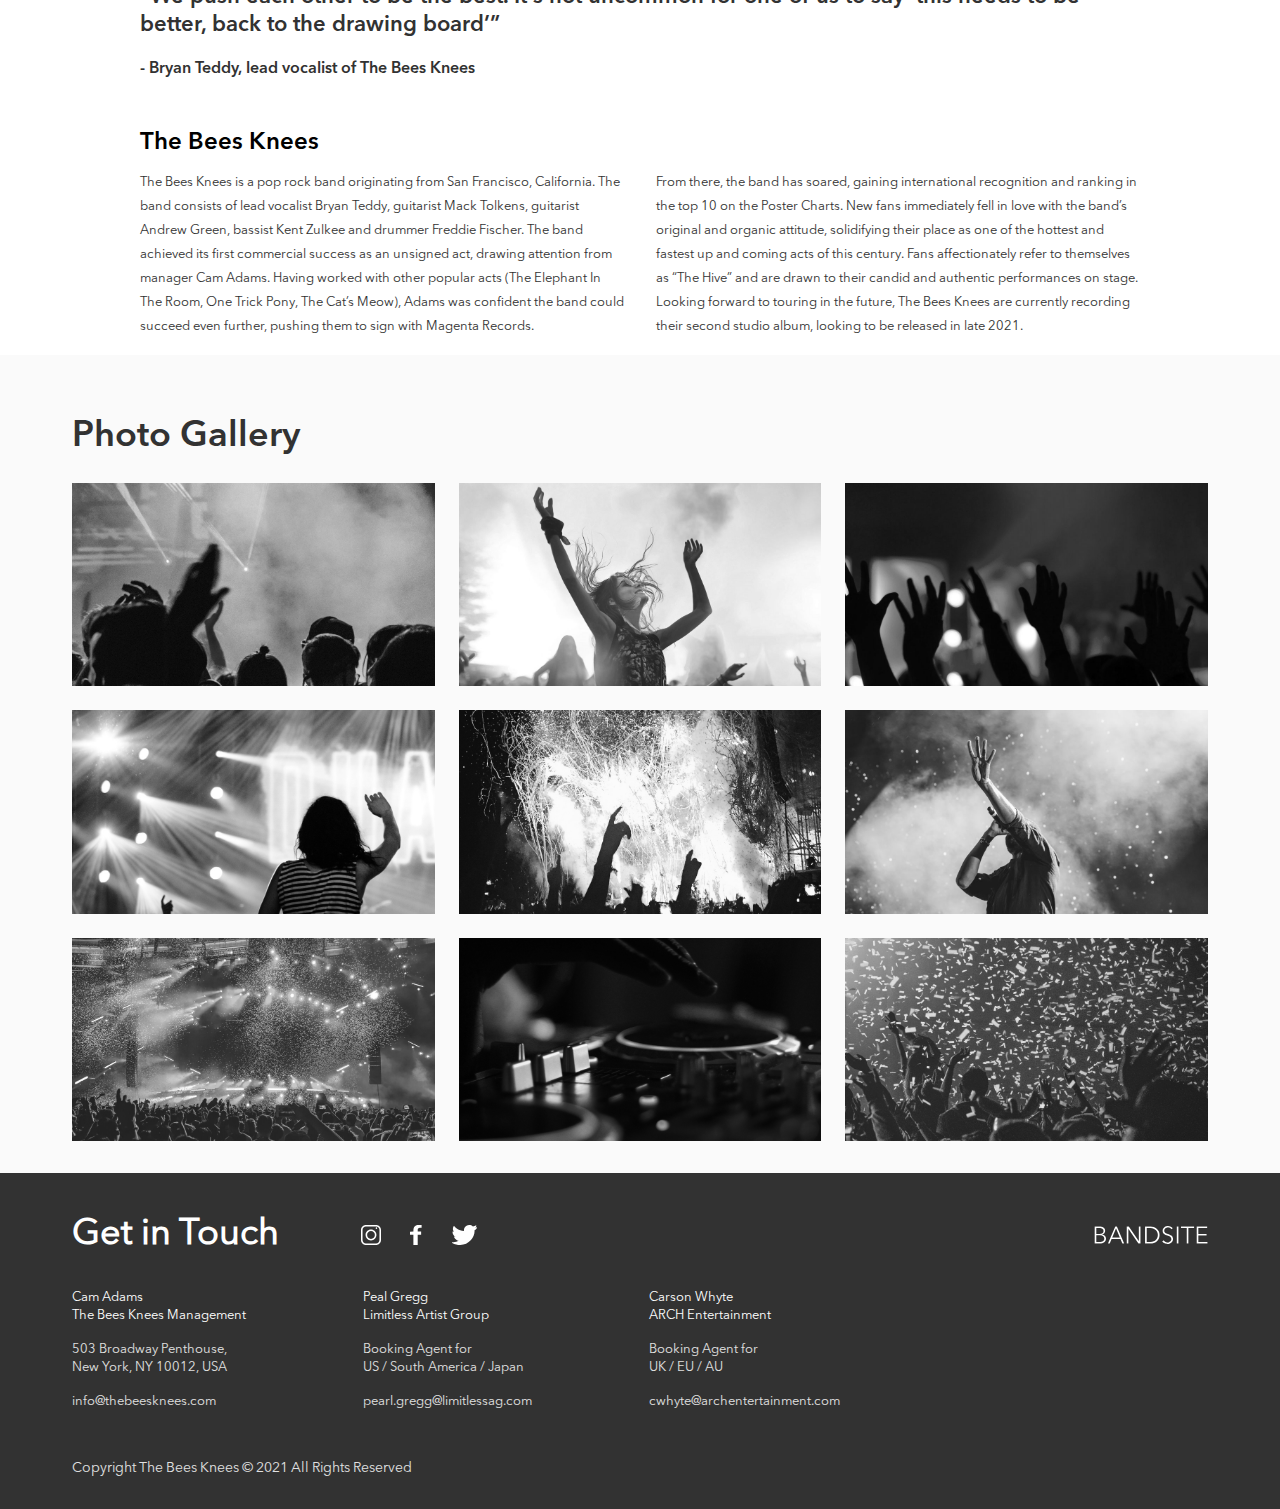
==== commit 3c227e59: "finished styling. Added overlay to hero. Added mailto links. Added hover effect to image gallery. Fi" ====
--- a/index.html
+++ b/index.html
@@ -92,17 +92,17 @@
             <div>
                 <p class="footer__text">Cam Adams<br>The Bees Knees Management</p>
                 <p class="footer__text footer__text--silver">503 Broadway Penthouse,<br>New York, NY 10012, USA</p>
-                <p class="footer__text footer__text--silver">info@thebeesknees.com</p>
+                <a class="footer__text--no-underline" href="mailto:info@thebeesknees.com"><p class="footer__text footer__text--silver">info@thebeesknees.com</p></a>
             </div>
             <div>
                 <p class="footer__text">Peal Gregg<br>Limitless Artist Group</p>
                 <p class="footer__text footer__text--silver">Booking Agent for<br>US / South America / Japan</p>
-                <p class="footer__text footer__text--silver">pearl.gregg@limitlessag.com</p>
+                <a class="footer__text--no-underline" href="mailto:pearl.gregg@limitlessag.com"><p class="footer__text footer__text--silver">pearl.gregg@limitlessag.com</p></a>
             </div>
             <div>
                 <p class="footer__text">Carson Whyte<br>ARCH Entertainment</p>
                 <p class="footer__text footer__text--silver">Booking Agent for<br>UK / EU / AU</p>
-                <p class="footer__text footer__text--silver">cwhyte@archentertainment.com</p>
+                <a class="footer__text--no-underline" href="mailto:cwhyte@archentertainment.com"><p class="footer__text footer__text--silver">cwhyte@archentertainment.com</p></a>
             </div>
         </div>
         <img class="footer__logo" src="assets/logos/Logo-bandsite.svg" alt="Bandsite Logo">
--- a/styles/bio.css
+++ b/styles/bio.css
@@ -93,6 +93,8 @@
 @media (min-width: 1280px) {
   .nav__logo {
     padding-left: auto;
+    padding-bottom: 24px;
+    padding-top: 36px;
   }
 }
 .nav__list {
@@ -109,6 +111,11 @@
     padding-top: 24px;
   }
 }
+@media (min-width: 1280px) {
+  .nav__list {
+    padding-top: 40px;
+  }
+}
 .nav__list--active {
   border-bottom: 4px solid #FFFFFF;
   width: 50%;
@@ -124,6 +131,11 @@
     margin-right: 60px;
   }
 }
+@media (min-width: 1280px) {
+  .nav__list--active {
+    border-bottom: 2px solid #FFFFFF;
+  }
+}
 .nav__list--inactive {
   width: 50%;
   text-align: center;
@@ -141,22 +153,40 @@
   padding-bottom: 16px;
   border-bottom: 4px solid #FFFFFF;
 }
+@media (min-width: 1280px) {
+  .nav__list--inactive:hover {
+    border-bottom: 2px solid #FFFFFF;
+  }
+}
 
 .hero {
-  background-image: url(../assets/images/hero-bio.jpg);
-  background-position: center;
-  background-size: cover;
   height: 60vw;
   padding-left: 16px;
   margin-bottom: 24px;
   display: flex;
   align-items: center;
   color: #FFFFFF;
+  position: relative;
 }
 @media (min-width: 767px) {
   .hero {
     padding-left: 32px;
   }
+}
+.hero::before {
+  content: "";
+  background-image: url(../assets/images/hero-bio.jpg);
+  background-position: center;
+  background-size: cover;
+  position: absolute;
+  top: 0;
+  right: 0;
+  bottom: 0;
+  left: 0;
+  opacity: 0.5;
+}
+.hero__text {
+  position: relative;
 }
 @media (min-width: 1280px) {
   .hero__text {
@@ -202,8 +232,13 @@
   padding-bottom: 16px;
   padding-right: 16px;
   width: 100%;
-  line-height: 24px;
+  line-height: 18px;
   color: #323232;
+}
+@media (min-width: 767px) {
+  .about__text {
+    line-height: 24px;
+  }
 }
 @media (min-width: 767px) {
   .about__text--column {
@@ -225,7 +260,7 @@
 }
 .about__text--quote {
   font-family: Avenir600;
-  line-height: 32px;
+  line-height: 28px;
   font-size: 16px;
 }
 @media (min-width: 767px) {
@@ -261,6 +296,7 @@
 .gallery__heading {
   padding-bottom: 16px;
   padding-left: 16px;
+  padding-top: 24px;
   color: #323232;
   font-family: Avenir600;
 }
@@ -283,6 +319,10 @@
   padding-bottom: 16px;
   padding-right: 16px;
   width: 100%;
+  filter: grayscale(100%);
+}
+.gallery__images:hover {
+  filter: grayscale(0%);
 }
 @media (min-width: 767px) {
   .gallery__images {
@@ -367,6 +407,9 @@
 .footer__text--silver {
   color: #e1e1e1;
 }
+.footer__text--no-underline {
+  text-decoration: none;
+}
 .footer__icons {
   display: flex;
   justify-content: space-between;
